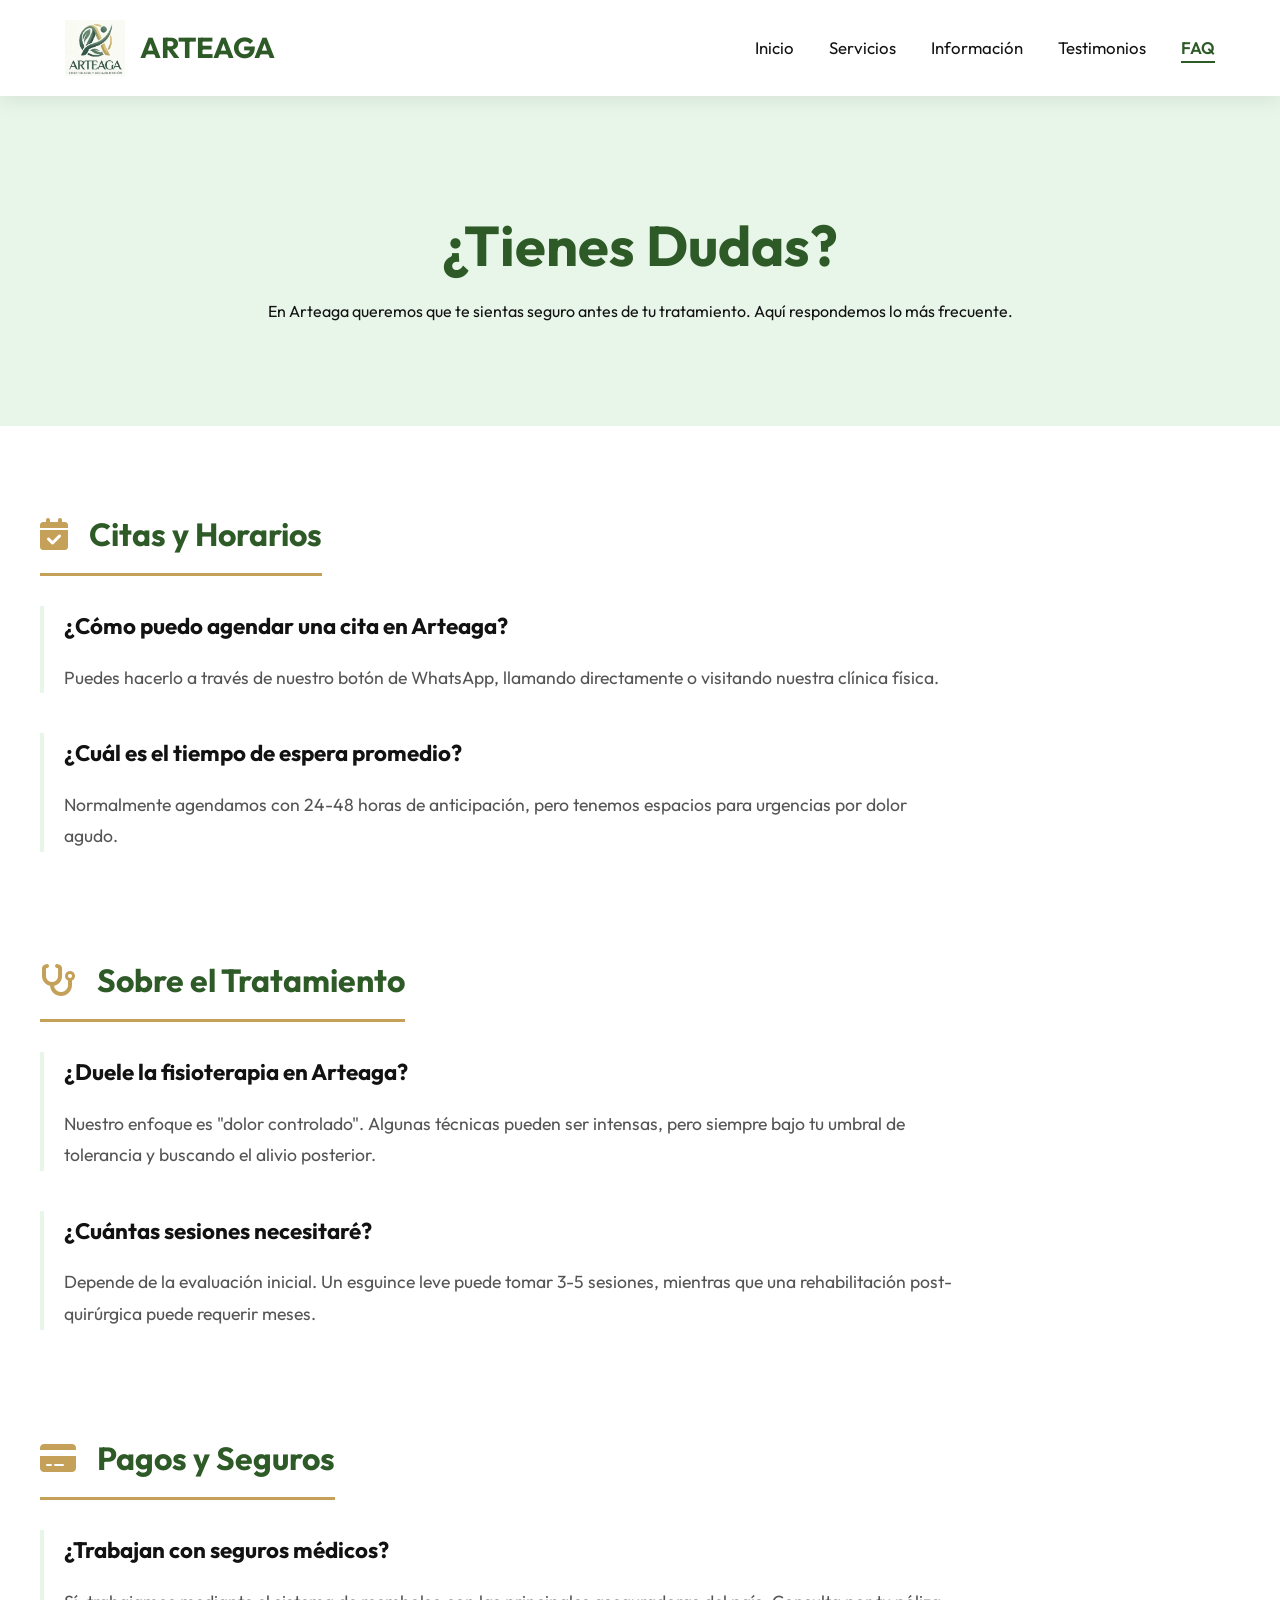
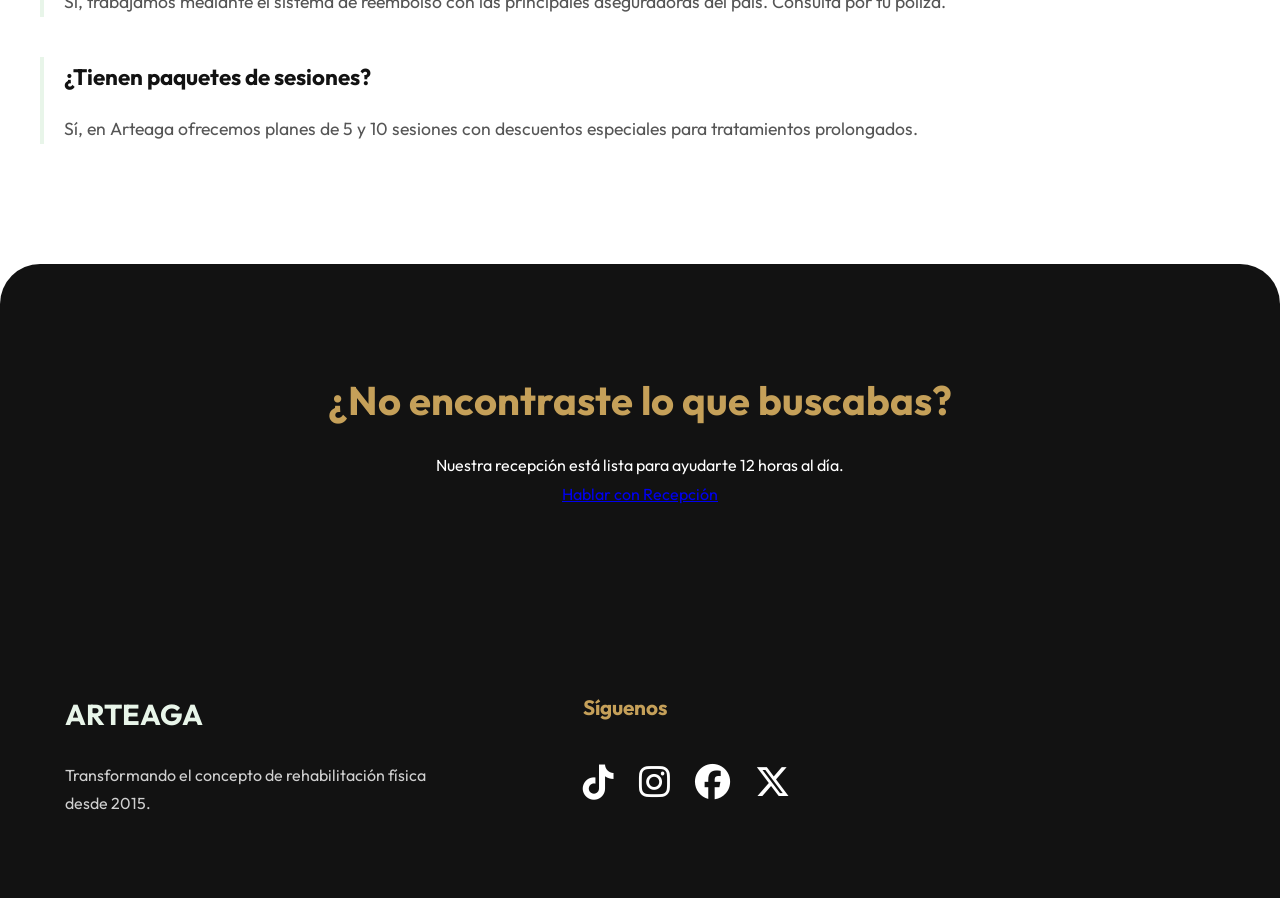
==== faq.html @ cd24f94d "Versión Final: Clínica Arteaga - Estructura completa y corrección de footer" ====
<!DOCTYPE html>
<html lang="es">
<head>
    <meta charset="UTF-8">
    <meta name="viewport" content="width=device-width, initial-scale=1.0">
    <title>Arteaga | Centro de Ayuda y Preguntas</title>
    <link rel="stylesheet" href="https://cdnjs.cloudflare.com/ajax/libs/font-awesome/6.5.1/css/all.min.css">
    <link rel="stylesheet" href="css/style.css">
    <link rel="stylesheet" href="css/faq.css">
</head>
<body>

    <header>
        <div class="container header-content">
            <a href="index.html" class="logo">
                <img src="img/logo.jpg" alt="Arteaga Logo">
                <span class="brand-name">ARTEAGA</span>
            </a>
            <nav>
                <ul>
                    <li><a href="index.html">Inicio</a></li>
                    <li><a href="servicios.html">Servicios</a></li>
                    <li><a href="informacion.html">Información</a></li>
                    <li><a href="testimonios.html">Testimonios</a></li>
                    <li><a href="faq.html" class="active">FAQ</a></li>
                </ul>
            </nav>
        </div>
    </header>

    <main>
        <section class="faq-hero">
            <div class="container">
                <h1>¿Tienes Dudas?</h1>
                <p>En Arteaga queremos que te sientas seguro antes de tu tratamiento. Aquí respondemos lo más frecuente.</p>
            </div>
        </section>

        <section class="container faq-main-grid">
            <div class="faq-category">
                <h2 class="category-title"><i class="fas fa-calendar-check"></i> Citas y Horarios</h2>
                <div class="faq-item">
                    <h3>¿Cómo puedo agendar una cita en Arteaga?</h3>
                    <p>Puedes hacerlo a través de nuestro botón de WhatsApp, llamando directamente o visitando nuestra clínica física.</p>
                </div>
                <div class="faq-item">
                    <h3>¿Cuál es el tiempo de espera promedio?</h3>
                    <p>Normalmente agendamos con 24-48 horas de anticipación, pero tenemos espacios para urgencias por dolor agudo.</p>
                </div>
            </div>

            <div class="faq-category">
                <h2 class="category-title"><i class="fas fa-stethoscope"></i> Sobre el Tratamiento</h2>
                <div class="faq-item">
                    <h3>¿Duele la fisioterapia en Arteaga?</h3>
                    <p>Nuestro enfoque es "dolor controlado". Algunas técnicas pueden ser intensas, pero siempre bajo tu umbral de tolerancia y buscando el alivio posterior.</p>
                </div>
                <div class="faq-item">
                    <h3>¿Cuántas sesiones necesitaré?</h3>
                    <p>Depende de la evaluación inicial. Un esguince leve puede tomar 3-5 sesiones, mientras que una rehabilitación post-quirúrgica puede requerir meses.</p>
                </div>
            </div>

            <div class="faq-category">
                <h2 class="category-title"><i class="fas fa-credit-card"></i> Pagos y Seguros</h2>
                <div class="faq-item">
                    <h3>¿Trabajan con seguros médicos?</h3>
                    <p>Sí, trabajamos mediante el sistema de reembolso con las principales aseguradoras del país. Consulta por tu póliza.</p>
                </div>
                <div class="faq-item">
                    <h3>¿Tienen paquetes de sesiones?</h3>
                    <p>Sí, en Arteaga ofrecemos planes de 5 y 10 sesiones con descuentos especiales para tratamientos prolongados.</p>
                </div>
            </div>
        </section>

        <section class="faq-footer-cta">
            <div class="container">
                <h3>¿No encontraste lo que buscabas?</h3>
                <p>Nuestra recepción está lista para ayudarte 12 horas al día.</p>
                <a href="https://wa.me/51900000000" class="btn-primary">Hablar con Recepción</a>
            </div>
        </section>
    </main>

    <footer>
        <div class="container footer-grid">
            <div class="footer-about">
                <h3>ARTEAGA</h3>
                <p>Transformando el concepto de rehabilitación física desde 2015.</p>
            </div>
            <div class="footer-social">
                <h4>Síguenos</h4>
                <div class="social-links">
                    <a href="#"><i class="fab fa-tiktok"></i></a>
                    <a href="#"><i class="fab fa-instagram"></i></a>
                    <a href="#"><i class="fab fa-facebook"></i></a>
                    <a href="#"><i class="fab fa-x-twitter"></i></a>
                </div>
            </div>
        </div>
    </footer>
</body>
</html>
---- css/style.css ----
@import url('https://fonts.googleapis.com/css2?family=Outfit:wght@300;400;600;700&display=swap');

:root {
    --verde-primario: #2D5A27;
    --verde-oscuro: #1b3818;
    --verde-claro: #E8F5E9;
    --dorado: #C5A059;
    --oscuro: #121212;
    --blanco: #FFFFFF;
    --gris-suave: #f9f9f9;
    --transicion: all 0.4s cubic-bezier(0.165, 0.84, 0.44, 1);
}

* { margin: 0; padding: 0; box-sizing: border-box; }
body { font-family: 'Outfit', sans-serif; color: var(--oscuro); line-height: 1.8; overflow-x: hidden; }
.container { max-width: 1200px; margin: 0 auto; padding: 0 25px; }

/* HEADER PROFESIONAL */
header {
    background: rgba(255, 255, 255, 0.98);
    padding: 18px 0;
    position: sticky;
    top: 0;
    z-index: 1000;
    box-shadow: 0 4px 20px rgba(0,0,0,0.08);
    backdrop-filter: blur(10px);
}
.header-content { display: flex; justify-content: space-between; align-items: center; }
.logo { display: flex; align-items: center; gap: 15px; text-decoration: none; transition: var(--transicion); }
.logo:hover { opacity: 0.8; }
.logo img { width: 60px; height: 60px; object-fit: contain; }
.brand-name { font-weight: 700; font-size: 1.8rem; color: var(--verde-primario); letter-spacing: -0.5px; }

nav ul { display: flex; list-style: none; gap: 35px; }
nav a { text-decoration: none; color: var(--oscuro); font-weight: 400; font-size: 1.05rem; position: relative; transition: var(--transicion); }
nav a::after { content: ''; position: absolute; width: 0; height: 2px; bottom: -5px; left: 0; background: var(--verde-primario); transition: var(--transicion); }
nav a:hover::after, nav a.active::after { width: 100%; }
nav a:hover, nav a.active { color: var(--verde-primario); font-weight: 600; }

/* WHATSAPP FLOTANTE CON EFECTO */
.whatsapp-btn {
    position: fixed;
    bottom: 35px;
    right: 35px;
    background: #25d366;
    color: white;
    display: flex;
    align-items: center;
    gap: 15px;
    padding: 14px 28px;
    border-radius: 50px;
    text-decoration: none;
    z-index: 1001;
    box-shadow: 0 8px 25px rgba(37, 211, 102, 0.4);
    transition: var(--transicion);
    font-weight: 600;
}
.whatsapp-btn:hover { transform: scale(1.08) translateY(-5px); background: #128c7e; }

/* FOOTER EXTENSO */
footer { background: var(--oscuro); color: var(--blanco); padding: 80px 0 30px; }
.footer-grid { display: grid; grid-template-columns: 2fr 1fr 1.5fr; gap: 60px; margin-bottom: 50px; }
.footer-about h3 { font-size: 1.8rem; margin-bottom: 20px; color: var(--verde-claro); }
.footer-about p { opacity: 0.8; max-width: 400px; }

.footer-links h4, .footer-social h4 { font-size: 1.3rem; margin-bottom: 25px; color: var(--dorado); }
.footer-links ul { list-style: none; }
.footer-links li { margin-bottom: 12px; }
.footer-links a { color: var(--blanco); text-decoration: none; opacity: 0.7; transition: var(--transicion); }
.footer-links a:hover { opacity: 1; padding-left: 8px; color: var(--verde-claro); }

/* REDES SOCIALES - CORRECCIÓN DEFINITIVA */
.social-links { display: flex !important; gap: 25px; margin-top: 10px; }
.social-links a { 
    color: var(--blanco) !important; 
    font-size: 2.2rem !important; 
    transition: var(--transicion); 
    display: inline-block;
}
.social-links a:hover { color: var(--dorado) !important; transform: scale(1.2) rotate(8deg); }

.footer-bottom { border-top: 1px solid rgba(255,255,255,0.1); padding-top: 30px; text-align: center; font-size: 0.9rem; opacity: 0.5; }
---- css/faq.css ----
.faq-hero { background: var(--verde-claro); padding: 100px 0; text-align: center; }
.faq-hero h1 { font-size: 3.5rem; color: var(--verde-primario); }

.faq-main-grid { padding: 80px 0; display: flex; flex-direction: column; gap: 60px; }

.category-title { 
    font-size: 2rem; 
    color: var(--verde-primario); 
    border-bottom: 3px solid var(--dorado); 
    display: inline-block; 
    padding-bottom: 10px; 
    margin-bottom: 30px; 
}
.category-title i { margin-right: 15px; color: var(--dorado); }

.faq-item { margin-bottom: 40px; padding-left: 20px; border-left: 4px solid var(--verde-claro); }
.faq-item h3 { font-size: 1.4rem; margin-bottom: 15px; color: var(--oscuro); }
.faq-item p { font-size: 1.1rem; color: #555; max-width: 900px; }

.faq-footer-cta { background: var(--oscuro); color: white; text-align: center; padding: 100px 0; border-radius: 40px 40px 0 0; }
.faq-footer-cta h3 { font-size: 2.5rem; color: var(--dorado); margin-bottom: 15px; }
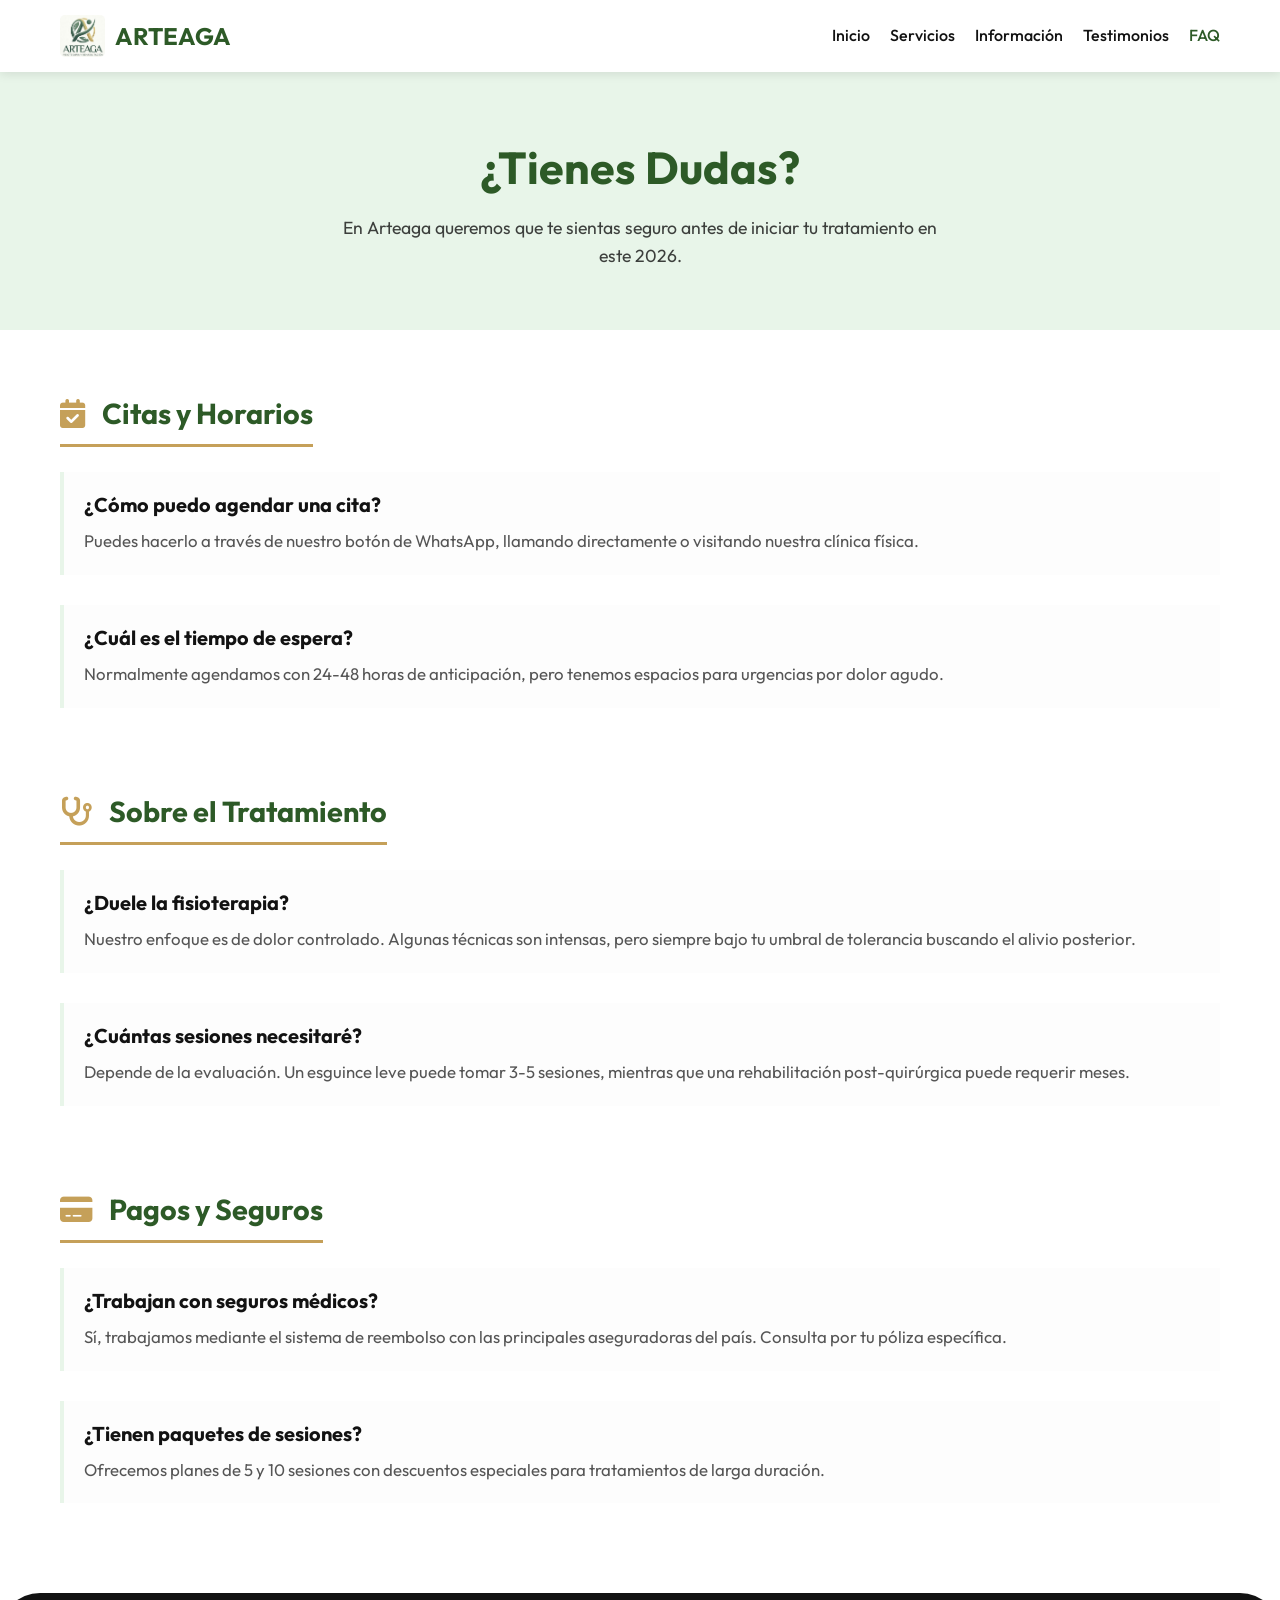
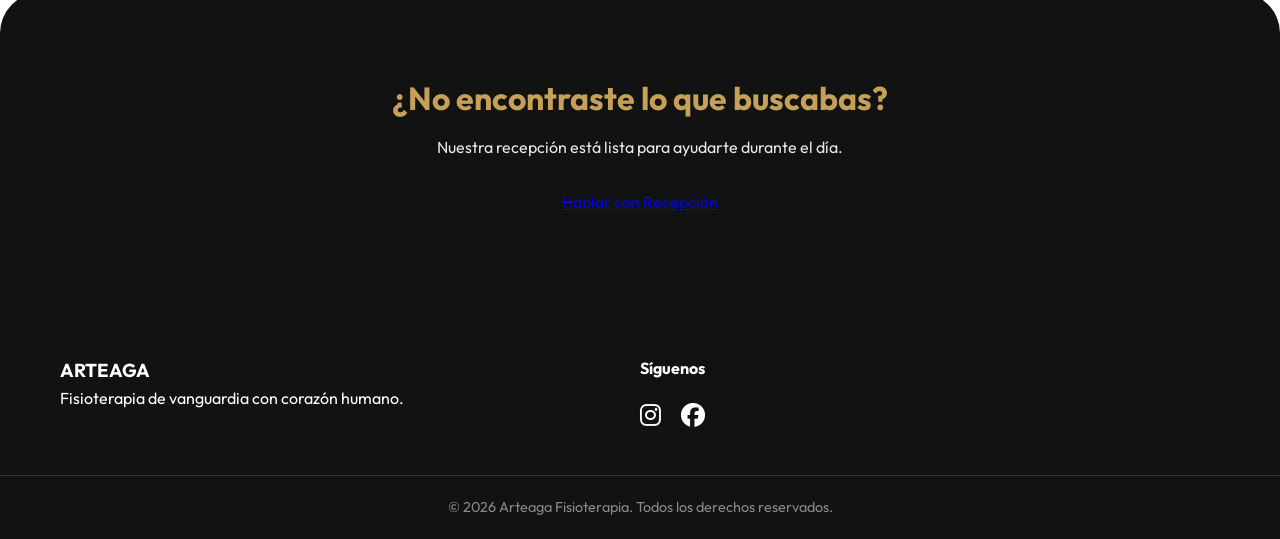
==== commit e2b1d483: "Mejora de responsive en Inicio y nuevas secciones de FAQ y Testimonios" ====
--- a/faq.html
+++ b/faq.html
@@ -32,7 +32,7 @@
         <section class="faq-hero">
             <div class="container">
                 <h1>¿Tienes Dudas?</h1>
-                <p>En Arteaga queremos que te sientas seguro antes de tu tratamiento. Aquí respondemos lo más frecuente.</p>
+                <p>En Arteaga queremos que te sientas seguro antes de iniciar tu tratamiento en este 2026.</p>
             </div>
         </section>
 
@@ -40,11 +40,11 @@
             <div class="faq-category">
                 <h2 class="category-title"><i class="fas fa-calendar-check"></i> Citas y Horarios</h2>
                 <div class="faq-item">
-                    <h3>¿Cómo puedo agendar una cita en Arteaga?</h3>
+                    <h3>¿Cómo puedo agendar una cita?</h3>
                     <p>Puedes hacerlo a través de nuestro botón de WhatsApp, llamando directamente o visitando nuestra clínica física.</p>
                 </div>
                 <div class="faq-item">
-                    <h3>¿Cuál es el tiempo de espera promedio?</h3>
+                    <h3>¿Cuál es el tiempo de espera?</h3>
                     <p>Normalmente agendamos con 24-48 horas de anticipación, pero tenemos espacios para urgencias por dolor agudo.</p>
                 </div>
             </div>
@@ -52,12 +52,12 @@
             <div class="faq-category">
                 <h2 class="category-title"><i class="fas fa-stethoscope"></i> Sobre el Tratamiento</h2>
                 <div class="faq-item">
-                    <h3>¿Duele la fisioterapia en Arteaga?</h3>
-                    <p>Nuestro enfoque es "dolor controlado". Algunas técnicas pueden ser intensas, pero siempre bajo tu umbral de tolerancia y buscando el alivio posterior.</p>
+                    <h3>¿Duele la fisioterapia?</h3>
+                    <p>Nuestro enfoque es de dolor controlado. Algunas técnicas son intensas, pero siempre bajo tu umbral de tolerancia buscando el alivio posterior.</p>
                 </div>
                 <div class="faq-item">
                     <h3>¿Cuántas sesiones necesitaré?</h3>
-                    <p>Depende de la evaluación inicial. Un esguince leve puede tomar 3-5 sesiones, mientras que una rehabilitación post-quirúrgica puede requerir meses.</p>
+                    <p>Depende de la evaluación. Un esguince leve puede tomar 3-5 sesiones, mientras que una rehabilitación post-quirúrgica puede requerir meses.</p>
                 </div>
             </div>
 
@@ -65,11 +65,11 @@
                 <h2 class="category-title"><i class="fas fa-credit-card"></i> Pagos y Seguros</h2>
                 <div class="faq-item">
                     <h3>¿Trabajan con seguros médicos?</h3>
-                    <p>Sí, trabajamos mediante el sistema de reembolso con las principales aseguradoras del país. Consulta por tu póliza.</p>
+                    <p>Sí, trabajamos mediante el sistema de reembolso con las principales aseguradoras del país. Consulta por tu póliza específica.</p>
                 </div>
                 <div class="faq-item">
                     <h3>¿Tienen paquetes de sesiones?</h3>
-                    <p>Sí, en Arteaga ofrecemos planes de 5 y 10 sesiones con descuentos especiales para tratamientos prolongados.</p>
+                    <p>Ofrecemos planes de 5 y 10 sesiones con descuentos especiales para tratamientos de larga duración.</p>
                 </div>
             </div>
         </section>
@@ -77,7 +77,7 @@
         <section class="faq-footer-cta">
             <div class="container">
                 <h3>¿No encontraste lo que buscabas?</h3>
-                <p>Nuestra recepción está lista para ayudarte 12 horas al día.</p>
+                <p>Nuestra recepción está lista para ayudarte durante el día.</p>
                 <a href="https://wa.me/51900000000" class="btn-primary">Hablar con Recepción</a>
             </div>
         </section>
@@ -87,17 +87,18 @@
         <div class="container footer-grid">
             <div class="footer-about">
                 <h3>ARTEAGA</h3>
-                <p>Transformando el concepto de rehabilitación física desde 2015.</p>
+                <p>Fisioterapia de vanguardia con corazón humano.</p>
             </div>
             <div class="footer-social">
                 <h4>Síguenos</h4>
                 <div class="social-links">
-                    <a href="#"><i class="fab fa-tiktok"></i></a>
-                    <a href="#"><i class="fab fa-instagram"></i></a>
-                    <a href="#"><i class="fab fa-facebook"></i></a>
-                    <a href="#"><i class="fab fa-x-twitter"></i></a>
+                    <a href="#" aria-label="Instagram"><i class="fab fa-instagram"></i></a>
+                    <a href="#" aria-label="Facebook"><i class="fab fa-facebook"></i></a>
                 </div>
             </div>
+        </div>
+        <div class="footer-bottom">
+            <p>&copy; 2026 Arteaga Fisioterapia. Todos los derechos reservados.</p>
         </div>
     </footer>
 </body>
--- a/css/style.css
+++ b/css/style.css
@@ -7,76 +7,81 @@
     --dorado: #C5A059;
     --oscuro: #121212;
     --blanco: #FFFFFF;
-    --gris-suave: #f9f9f9;
-    --transicion: all 0.4s cubic-bezier(0.165, 0.84, 0.44, 1);
+    --transicion: all 0.4s ease;
 }
 
 * { margin: 0; padding: 0; box-sizing: border-box; }
-body { font-family: 'Outfit', sans-serif; color: var(--oscuro); line-height: 1.8; overflow-x: hidden; }
-.container { max-width: 1200px; margin: 0 auto; padding: 0 25px; }
+body { font-family: 'Outfit', sans-serif; overflow-x: hidden; width: 100%; color: var(--oscuro); line-height: 1.6; }
+.container { max-width: 1200px; margin: 0 auto; padding: 0 20px; }
 
-/* HEADER PROFESIONAL */
+/* HEADER */
 header {
-    background: rgba(255, 255, 255, 0.98);
-    padding: 18px 0;
+    background: white;
+    padding: 15px 0;
     position: sticky;
     top: 0;
     z-index: 1000;
-    box-shadow: 0 4px 20px rgba(0,0,0,0.08);
-    backdrop-filter: blur(10px);
+    box-shadow: 0 2px 10px rgba(0,0,0,0.1);
 }
 .header-content { display: flex; justify-content: space-between; align-items: center; }
-.logo { display: flex; align-items: center; gap: 15px; text-decoration: none; transition: var(--transicion); }
-.logo:hover { opacity: 0.8; }
-.logo img { width: 60px; height: 60px; object-fit: contain; }
-.brand-name { font-weight: 700; font-size: 1.8rem; color: var(--verde-primario); letter-spacing: -0.5px; }
+.logo { display: flex; align-items: center; text-decoration: none; gap: 10px; }
+.logo img { width: 45px; height: auto; border-radius: 5px; }
+.brand-name { font-weight: 700; color: var(--verde-primario); font-size: 1.5rem; }
 
-nav ul { display: flex; list-style: none; gap: 35px; }
-nav a { text-decoration: none; color: var(--oscuro); font-weight: 400; font-size: 1.05rem; position: relative; transition: var(--transicion); }
-nav a::after { content: ''; position: absolute; width: 0; height: 2px; bottom: -5px; left: 0; background: var(--verde-primario); transition: var(--transicion); }
-nav a:hover::after, nav a.active::after { width: 100%; }
-nav a:hover, nav a.active { color: var(--verde-primario); font-weight: 600; }
+nav ul { display: flex; list-style: none; gap: 20px; }
+nav a { text-decoration: none; color: var(--oscuro); font-weight: 500; transition: var(--transicion); }
+nav a.active, nav a:hover { color: var(--verde-primario); }
 
-/* WHATSAPP FLOTANTE CON EFECTO */
+/* GRIDS BASE (ESCRITORIO) */
+.stats-grid { display: grid; grid-template-columns: repeat(4, 1fr); gap: 20px; padding: 40px 0; text-align: center; }
+.welcome-grid { display: grid; grid-template-columns: 1fr 1fr; gap: 50px; align-items: center; padding: 80px 0; }
+.footer-grid { display: grid; grid-template-columns: 2fr 1fr 1fr; gap: 40px; }
+
+/* ELEMENTOS ESPECÍFICOS */
+.welcome-img-container { position: relative; }
+.welcome-img-container img { width: 100%; border-radius: 20px; box-shadow: 0 20px 40px rgba(0,0,0,0.1); }
+.experience-badge { position: absolute; bottom: -20px; right: -20px; background: var(--dorado); color: white; padding: 15px 25px; border-radius: 10px; font-weight: 700; }
+.check-list { list-style: none; margin-top: 20px; }
+.check-list li { margin-bottom: 10px; display: flex; align-items: center; gap: 10px; }
+.check-list i { color: var(--verde-primario); }
+
+/* WHATSAPP */
 .whatsapp-btn {
-    position: fixed;
-    bottom: 35px;
-    right: 35px;
-    background: #25d366;
-    color: white;
-    display: flex;
-    align-items: center;
-    gap: 15px;
-    padding: 14px 28px;
-    border-radius: 50px;
-    text-decoration: none;
-    z-index: 1001;
-    box-shadow: 0 8px 25px rgba(37, 211, 102, 0.4);
-    transition: var(--transicion);
-    font-weight: 600;
+    position: fixed; bottom: 30px; right: 30px; background: #25d366; color: white;
+    padding: 12px 25px; border-radius: 50px; text-decoration: none; z-index: 1000;
+    display: flex; align-items: center; gap: 10px; box-shadow: 0 4px 15px rgba(0,0,0,0.2); transition: var(--transicion);
 }
-.whatsapp-btn:hover { transform: scale(1.08) translateY(-5px); background: #128c7e; }
+.whatsapp-btn:hover { transform: scale(1.05); background: #128c7e; }
 
-/* FOOTER EXTENSO */
-footer { background: var(--oscuro); color: var(--blanco); padding: 80px 0 30px; }
-.footer-grid { display: grid; grid-template-columns: 2fr 1fr 1.5fr; gap: 60px; margin-bottom: 50px; }
-.footer-about h3 { font-size: 1.8rem; margin-bottom: 20px; color: var(--verde-claro); }
-.footer-about p { opacity: 0.8; max-width: 400px; }
+/* FOOTER */
+footer { background: var(--oscuro); color: white; padding: 60px 0 20px; }
+.footer-links ul { list-style: none; }
+.footer-links a { color: #ccc; text-decoration: none; line-height: 2; }
+.social-links { display: flex; gap: 20px; font-size: 1.5rem; margin-top: 15px; }
+.social-links a { color: white; transition: var(--transicion); }
+.social-links a:hover { color: var(--dorado); }
+.footer-bottom { text-align: center; margin-top: 40px; padding-top: 20px; border-top: 1px solid #333; font-size: 0.9rem; color: #888; }
 
-.footer-links h4, .footer-social h4 { font-size: 1.3rem; margin-bottom: 25px; color: var(--dorado); }
-.footer-links ul { list-style: none; }
-.footer-links li { margin-bottom: 12px; }
-.footer-links a { color: var(--blanco); text-decoration: none; opacity: 0.7; transition: var(--transicion); }
-.footer-links a:hover { opacity: 1; padding-left: 8px; color: var(--verde-claro); }
-
-/* REDES SOCIALES - CORRECCIÓN DEFINITIVA */
-.social-links { display: flex !important; gap: 25px; margin-top: 10px; }
-.social-links a { 
-    color: var(--blanco) !important; 
-    font-size: 2.2rem !important; 
-    transition: var(--transicion); 
-    display: inline-block;
-}
-.social-links a:hover { color: var(--dorado) !important; transform: scale(1.2) rotate(8deg); }
-
-.footer-bottom { border-top: 1px solid rgba(255,255,255,0.1); padding-top: 30px; text-align: center; font-size: 0.9rem; opacity: 0.5; }+/* ==========================================
+   EL BLOQUE RESPONSIVE (NO TOCAR ESTO)
+   ========================================== */
+@media (max-width: 768px) {
+    .header-content { flex-direction: column; gap: 15px; }
+    nav ul { flex-wrap: wrap; justify-content: center; gap: 10px; }
+    
+    /* Convertimos todos los grids a 1 sola columna */
+    .stats-grid, .welcome-grid, .footer-grid {
+        grid-template-columns: 1fr !important;
+        text-align: center;
+    }
+    
+    .welcome-img-container { margin-bottom: 40px; }
+    .experience-badge { position: relative; right: 0; bottom: 0; margin-top: 20px; display: inline-block; }
+    
+    .whatsapp-btn {
+        width: 90%; left: 5%; right: 5%; bottom: 15px; justify-content: center;
+        padding: 10px; font-size: 0.9rem;
+    }
+    
+    .whatsapp-btn span { display: block; } /* Asegura que el texto se vea */
+}
--- a/css/faq.css
+++ b/css/faq.css
@@ -1,21 +1,61 @@
-.faq-hero { background: var(--verde-claro); padding: 100px 0; text-align: center; }
-.faq-hero h1 { font-size: 3.5rem; color: var(--verde-primario); }
+/* HERO FAQ */
+.faq-hero { 
+    background: var(--verde-claro); 
+    padding: 60px 20px; 
+    text-align: center; 
+}
+.faq-hero h1 { font-size: 2.8rem; color: var(--verde-primario); margin-bottom: 10px; }
+.faq-hero p { font-size: 1.1rem; opacity: 0.8; max-width: 600px; margin: 0 auto; }
 
-.faq-main-grid { padding: 80px 0; display: flex; flex-direction: column; gap: 60px; }
+/* GRID DE PREGUNTAS */
+.faq-main-grid { 
+    padding: 60px 20px; 
+    display: flex; 
+    flex-direction: column; 
+    gap: 50px; 
+}
 
 .category-title { 
-    font-size: 2rem; 
+    font-size: 1.8rem; 
     color: var(--verde-primario); 
     border-bottom: 3px solid var(--dorado); 
     display: inline-block; 
-    padding-bottom: 10px; 
+    padding-bottom: 8px; 
+    margin-bottom: 25px; 
+}
+.category-title i { margin-right: 12px; color: var(--dorado); }
+
+.faq-item { 
     margin-bottom: 30px; 
+    padding: 20px; 
+    border-left: 4px solid var(--verde-claro); 
+    background: #fdfdfd;
+    transition: var(--transicion);
 }
-.category-title i { margin-right: 15px; color: var(--dorado); }
+.faq-item:hover {
+    border-left-color: var(--dorado);
+    background: #fff;
+    box-shadow: 0 5px 15px rgba(0,0,0,0.05);
+}
+.faq-item h3 { font-size: 1.25rem; margin-bottom: 10px; color: var(--oscuro); line-height: 1.3; }
+.faq-item p { font-size: 1.05rem; color: #555; line-height: 1.6; }
 
-.faq-item { margin-bottom: 40px; padding-left: 20px; border-left: 4px solid var(--verde-claro); }
-.faq-item h3 { font-size: 1.4rem; margin-bottom: 15px; color: var(--oscuro); }
-.faq-item p { font-size: 1.1rem; color: #555; max-width: 900px; }
+/* FOOTER CTA */
+.faq-footer-cta { 
+    background: var(--oscuro); 
+    color: white; 
+    text-align: center; 
+    padding: 80px 20px; 
+    border-radius: 40px 40px 0 0; 
+}
+.faq-footer-cta h3 { font-size: 2rem; color: var(--dorado); margin-bottom: 10px; }
+.faq-footer-cta p { margin-bottom: 30px; opacity: 0.9; }
 
-.faq-footer-cta { background: var(--oscuro); color: white; text-align: center; padding: 100px 0; border-radius: 40px 40px 0 0; }
-.faq-footer-cta h3 { font-size: 2.5rem; color: var(--dorado); margin-bottom: 15px; }+/* RESPONSIVE */
+@media (max-width: 768px) {
+    .faq-hero h1 { font-size: 2.2rem; }
+    .category-title { font-size: 1.5rem; }
+    .faq-item { padding: 15px; }
+    .faq-item h3 { font-size: 1.15rem; }
+    .faq-footer-cta h3 { font-size: 1.6rem; }
+}
